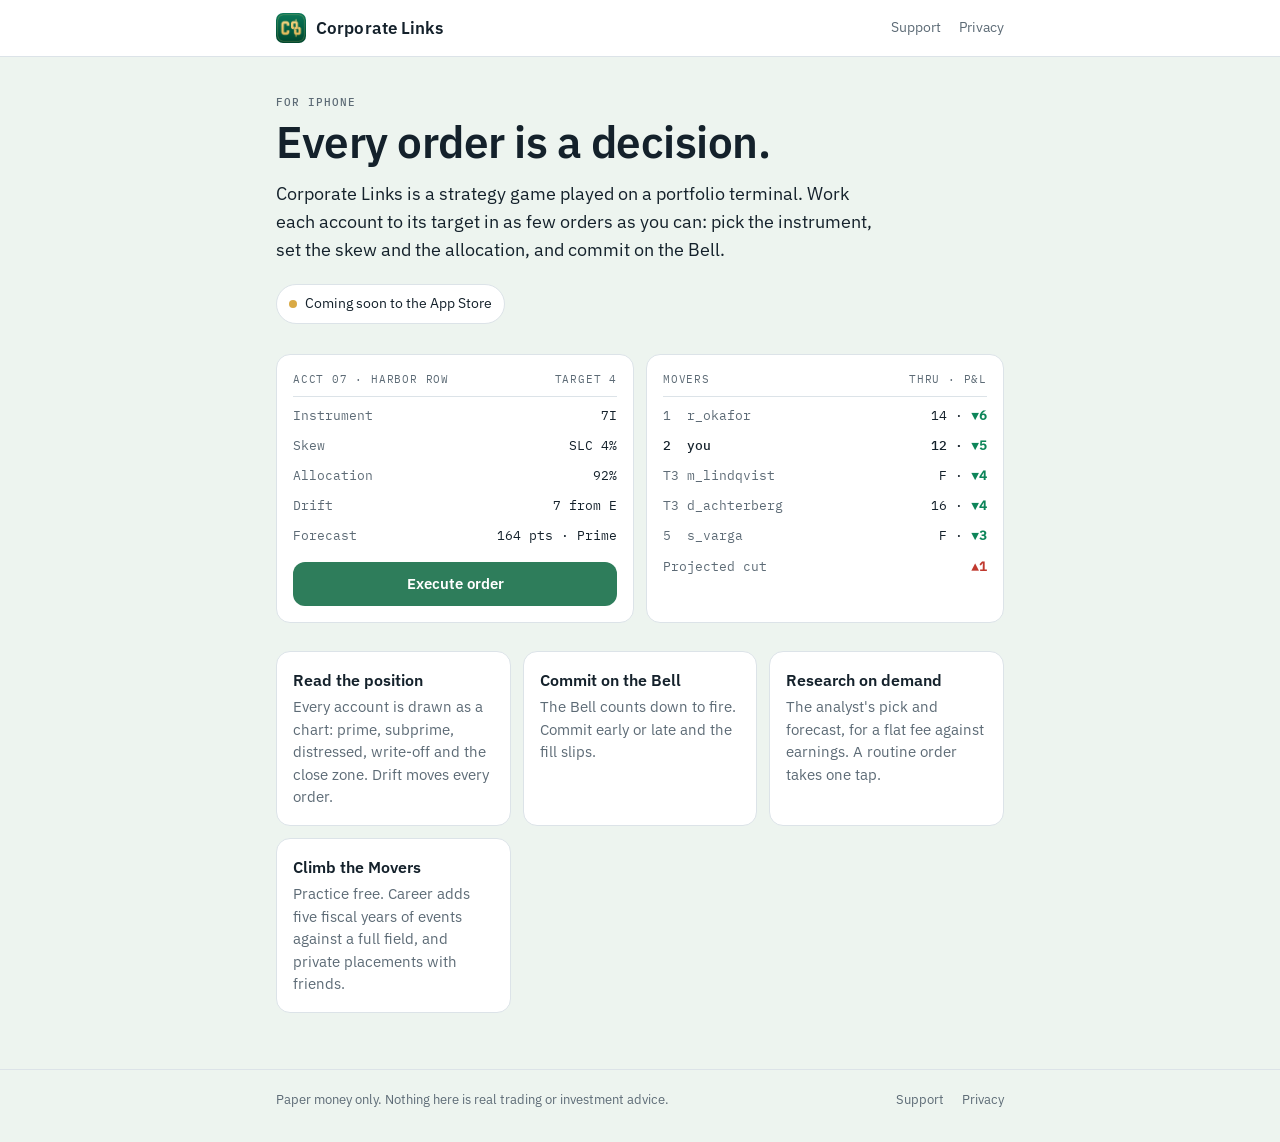
==== index.html @ 41d18746 "Corporate Links website: landing, private placements, privacy policy, support Co-Authored-By: Claude" ====
<!doctype html>
<html lang="en">
<head>
<meta charset="utf-8">
<meta name="viewport" content="width=device-width, initial-scale=1">
<title>Corporate Links</title>
<meta name="description" content="Portfolio strategy for iPhone, played with paper money.">
<meta property="og:title" content="Corporate Links">
<meta property="og:description" content="Portfolio strategy for iPhone, played with paper money.">
<meta property="og:image" content="https://pgyore.github.io/assets/icon-512.png">
<meta name="theme-color" content="#EDF4EF" media="(prefers-color-scheme: light)">
<meta name="theme-color" content="#0D1317" media="(prefers-color-scheme: dark)">
<link rel="icon" href="/favicon.png">
<link rel="apple-touch-icon" href="/apple-touch-icon.png">
<link rel="stylesheet" href="/assets/site.css">
</head>
<body>
<header class="top"><div class="wrap">
  <a class="mark" href="/"><img src="/assets/icon-512.png" alt="">Corporate Links</a>
  <nav><a href="/support/">Support</a><a href="/privacy/">Privacy</a></nav>
</div></header>

<main><div class="wrap">
  <p class="eyebrow">For iPhone</p>
  <h1>Every order is a decision.</h1>
  <p class="lede">Corporate Links is a strategy game played on a portfolio terminal. Work each account to its
    target in as few orders as you can: pick the instrument, set the skew and the allocation, and commit
    on the Bell.</p>
  <span class="soon">Coming soon to the App Store</span>

  <div class="terminal">
    <div class="card data">
      <div class="head"><span>ACCT 07 · Harbor Row</span><span>Target 4</span></div>
      <div class="row"><span>Instrument</span><span>7I</span></div>
      <div class="row"><span>Skew</span><span>SLC 4%</span></div>
      <div class="row"><span>Allocation</span><span>92%</span></div>
      <div class="row"><span>Drift</span><span>7 from E</span></div>
      <div class="row"><span>Forecast</span><span>164 pts · Prime</span></div>
      <div class="button" aria-hidden="true">Execute order</div>
    </div>
    <div class="card data">
      <div class="head"><span>Movers</span><span>Thru · P&amp;L</span></div>
      <div class="row"><span>1&nbsp;&nbsp;r_okafor</span><span>14 · <b class="gain">▼6</b></span></div>
      <div class="row you"><span>2&nbsp;&nbsp;you</span><span>12 · <b class="gain">▼5</b></span></div>
      <div class="row"><span>T3 m_lindqvist</span><span>F · <b class="gain">▼4</b></span></div>
      <div class="row"><span>T3 d_achterberg</span><span>16 · <b class="gain">▼4</b></span></div>
      <div class="row"><span>5&nbsp;&nbsp;s_varga</span><span>F · <b class="gain">▼3</b></span></div>
      <div class="row"><span>Projected cut</span><span><b class="loss">▲1</b></span></div>
    </div>
  </div>

  <div class="grid">
    <div class="card"><h3>Read the position</h3>
      <p>Every account is drawn as a chart: prime, subprime, distressed, write-off and the close zone. Drift moves every order.</p></div>
    <div class="card"><h3>Commit on the Bell</h3>
      <p>The Bell counts down to fire. Commit early or late and the fill slips.</p></div>
    <div class="card"><h3>Research on demand</h3>
      <p>The analyst's pick and forecast, for a flat fee against earnings. A routine order takes one tap.</p></div>
    <div class="card"><h3>Climb the Movers</h3>
      <p>Practice free. Career adds five fiscal years of events against a full field, and private placements with friends.</p></div>
  </div>
</div></main>

<footer><div class="wrap">
  <span>Paper money only. Nothing here is real trading or investment advice.</span>
  <span class="links"><a href="/support/">Support</a><a href="/privacy/">Privacy</a></span>
</div></footer>
</body>
</html>
---- assets/site.css ----
@font-face { font-family: "Plex Sans"; src: url("/assets/fonts/IBMPlexSans.ttf") format("truetype"); font-weight: 100 700; font-display: swap; }
@font-face { font-family: "Plex Mono"; src: url("/assets/fonts/IBMPlexMono-Regular.ttf") format("truetype"); font-weight: 400; font-display: swap; }
@font-face { font-family: "Plex Mono"; src: url("/assets/fonts/IBMPlexMono-Medium.ttf") format("truetype"); font-weight: 500; font-display: swap; }

:root {
  --bg: #EDF4EF; --surface: #FFFFFF; --surface-2: #F4F7F9; --ink: #14212B; --muted: #5D6B76; --line: #DCE3E8;
  --accent: #2452BF; --gain: #0D8559; --loss: #C0392F; --amber: #AE781C; --action: #2E7D5B;
  --brand-top: #17694A; --brand-bottom: #093A26; --gold: #D9A944;
  --sans: "Plex Sans", -apple-system, system-ui, sans-serif;
  --mono: "Plex Mono", ui-monospace, "SF Mono", Menlo, monospace;
  color-scheme: light dark;
}
@media (prefers-color-scheme: dark) {
  :root {
    --bg: #0D1317; --surface: #141C22; --surface-2: #19232B; --ink: #E4EAEE; --muted: #8E9BA6; --line: #26323B;
    --accent: #7EA4FF; --gain: #3DC48C; --loss: #FF7166; --amber: #E2B35C;
    --brand-top: #0E3324; --brand-bottom: #03120C;
  }
}

* { box-sizing: border-box; }
html { -webkit-text-size-adjust: 100%; }
body {
  margin: 0; background: var(--bg); color: var(--ink);
  font: 400 16px/1.55 var(--sans); font-feature-settings: "tnum";
}
a { color: var(--accent); text-decoration: none; }
a:hover { text-decoration: underline; }
.wrap { max-width: 760px; margin: 0 auto; padding: 0 16px; }

header.top { border-bottom: 1px solid var(--line); background: var(--surface); }
header.top .wrap { display: flex; align-items: center; gap: 10px; height: 56px; }
.mark { display: flex; align-items: center; gap: 10px; color: var(--ink); font-weight: 600; font-size: 17px; letter-spacing: 0.1px; }
.mark:hover { text-decoration: none; }
.mark img { width: 30px; height: 30px; border-radius: 7px; }
header.top nav { margin-left: auto; display: flex; gap: 18px; font-size: 14px; }
header.top nav a { color: var(--muted); }

main { padding: 40px 0 56px; }
.eyebrow { font: 500 11px/1 var(--mono); letter-spacing: 1px; text-transform: uppercase; color: var(--muted); margin: 0 0 10px; }
h1 { font-size: clamp(30px, 7vw, 44px); line-height: 1.1; font-weight: 600; letter-spacing: -0.5px; margin: 0 0 14px; }
h2 { font-size: 20px; font-weight: 600; margin: 36px 0 8px; }
h3 { font-size: 16px; font-weight: 600; margin: 0 0 4px; }
p { margin: 0 0 14px; }
.lede { font-size: 18px; color: var(--ink); max-width: 600px; }
.muted { color: var(--muted); }
.small { font-size: 13.5px; }

.card { background: var(--surface); border: 1px solid var(--line); border-radius: 14px; padding: 16px; }
.grid { display: grid; grid-template-columns: repeat(auto-fit, minmax(220px, 1fr)); gap: 12px; margin-top: 28px; }
.grid .card p { color: var(--muted); font-size: 14.5px; margin: 0; }

.terminal { display: grid; grid-template-columns: repeat(auto-fit, minmax(260px, 1fr)); gap: 12px; margin: 30px 0 4px; }
.data { font-family: var(--mono); font-size: 13px; }
.data .head { display: flex; justify-content: space-between; color: var(--muted); font-size: 11px; letter-spacing: 0.8px; text-transform: uppercase; padding-bottom: 8px; border-bottom: 1px solid var(--line); margin-bottom: 4px; }
.row { display: flex; justify-content: space-between; gap: 12px; padding: 5px 0; }
.row span:first-child { color: var(--muted); }
.row.you span { color: var(--ink); font-weight: 500; }
.gain { color: var(--gain) !important; }
.loss { color: var(--loss) !important; }
.button {
  display: flex; align-items: center; justify-content: center; min-height: 44px; margin-top: 10px;
  border: 0; border-radius: 12px; background: var(--action); color: #fff;
  font: 600 15px var(--sans); cursor: pointer; width: 100%;
}
.button:hover { text-decoration: none; filter: brightness(1.06); }
.button.secondary { background: var(--surface-2); color: var(--ink); border: 1px solid var(--line); }

.soon { display: inline-flex; align-items: center; gap: 8px; margin-top: 6px; padding: 8px 12px; border-radius: 999px; background: var(--surface); border: 1px solid var(--line); font-size: 14px; }
.soon::before { content: ""; width: 8px; height: 8px; border-radius: 50%; background: var(--gold); }

.id { font: 500 clamp(26px, 8vw, 38px)/1.1 var(--mono); letter-spacing: 1px; margin: 6px 0 4px; word-break: break-all; }
.steps { padding-left: 20px; margin: 0; }
.steps li { margin-bottom: 8px; }

.prose { max-width: 640px; }
.prose ul { padding-left: 20px; margin: 0 0 14px; }
.prose li { margin-bottom: 6px; }
.faq { display: grid; gap: 12px; margin-top: 20px; }
.faq .card p:last-child { margin-bottom: 0; }

footer { border-top: 1px solid var(--line); padding: 20px 0 32px; font-size: 13px; color: var(--muted); }
footer .wrap { display: flex; flex-wrap: wrap; gap: 8px 18px; }
footer .links { margin-left: auto; display: flex; gap: 18px; }
footer a { color: var(--muted); }
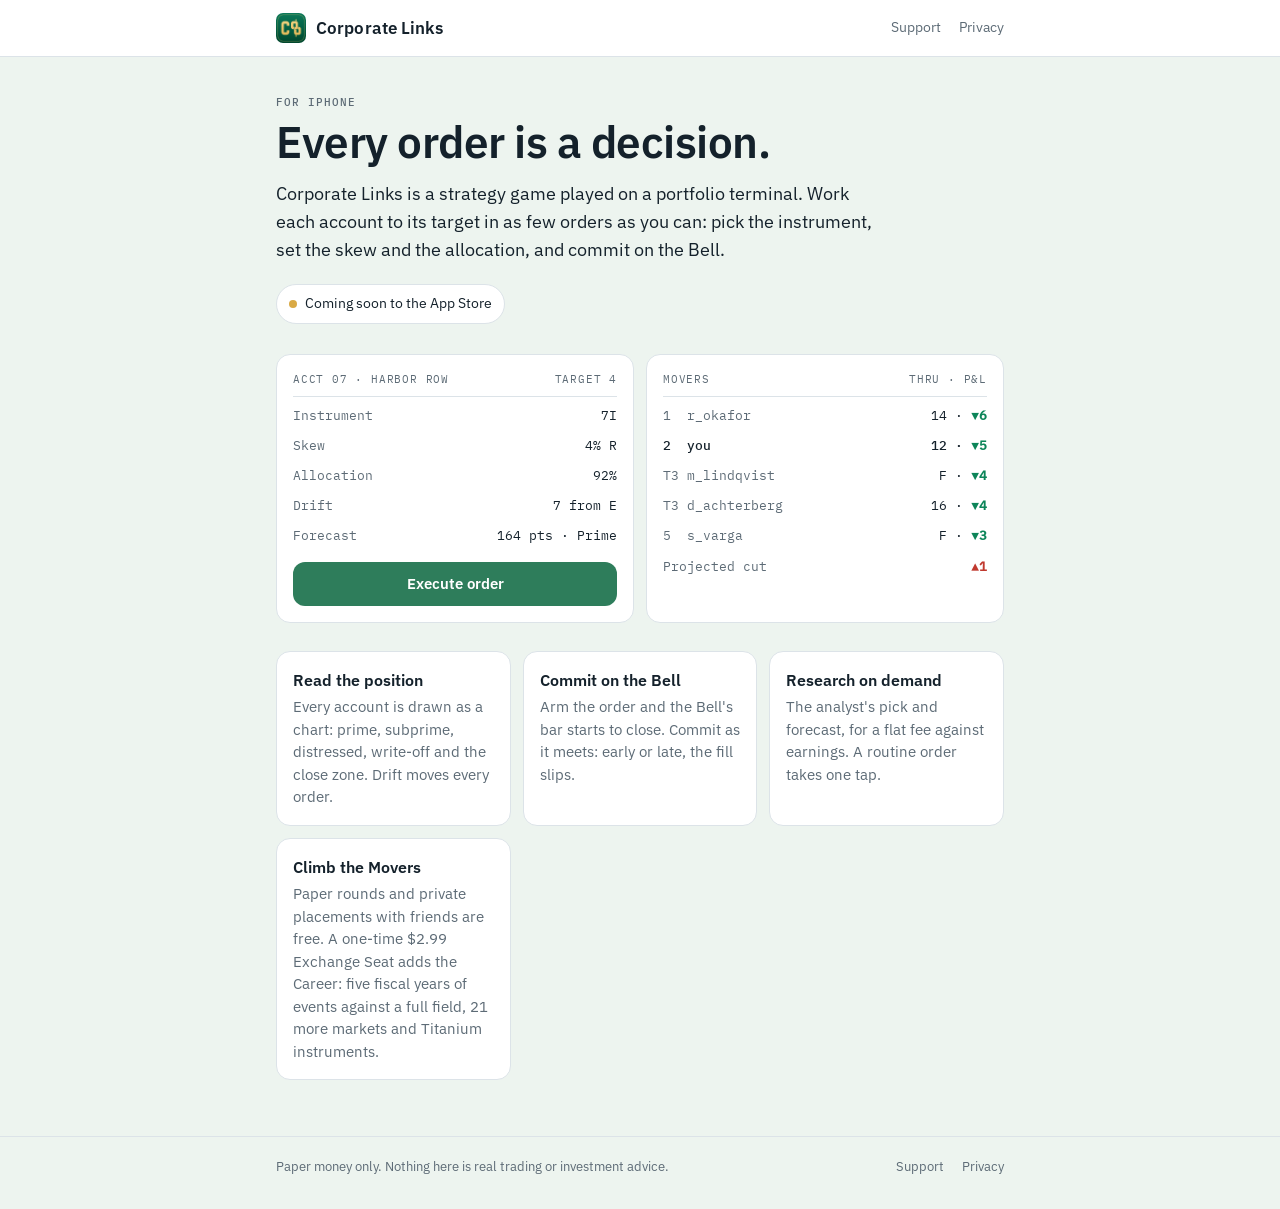
==== commit 2fba0d55: "Say what the app now offers: one $2.99 Exchange Seat, free placements; the Bell's bar, skew as L or " ====
--- a/index.html
+++ b/index.html
@@ -32,7 +32,7 @@
     <div class="card data">
       <div class="head"><span>ACCT 07 · Harbor Row</span><span>Target 4</span></div>
       <div class="row"><span>Instrument</span><span>7I</span></div>
-      <div class="row"><span>Skew</span><span>SLC 4%</span></div>
+      <div class="row"><span>Skew</span><span>4% R</span></div>
       <div class="row"><span>Allocation</span><span>92%</span></div>
       <div class="row"><span>Drift</span><span>7 from E</span></div>
       <div class="row"><span>Forecast</span><span>164 pts · Prime</span></div>
@@ -53,11 +53,11 @@
     <div class="card"><h3>Read the position</h3>
       <p>Every account is drawn as a chart: prime, subprime, distressed, write-off and the close zone. Drift moves every order.</p></div>
     <div class="card"><h3>Commit on the Bell</h3>
-      <p>The Bell counts down to fire. Commit early or late and the fill slips.</p></div>
+      <p>Arm the order and the Bell's bar starts to close. Commit as it meets: early or late, the fill slips.</p></div>
     <div class="card"><h3>Research on demand</h3>
       <p>The analyst's pick and forecast, for a flat fee against earnings. A routine order takes one tap.</p></div>
     <div class="card"><h3>Climb the Movers</h3>
-      <p>Practice free. Career adds five fiscal years of events against a full field, and private placements with friends.</p></div>
+      <p>Paper rounds and private placements with friends are free. A one-time $2.99 Exchange Seat adds the Career: five fiscal years of events against a full field, 21 more markets and Titanium instruments.</p></div>
   </div>
 </div></main>
 
